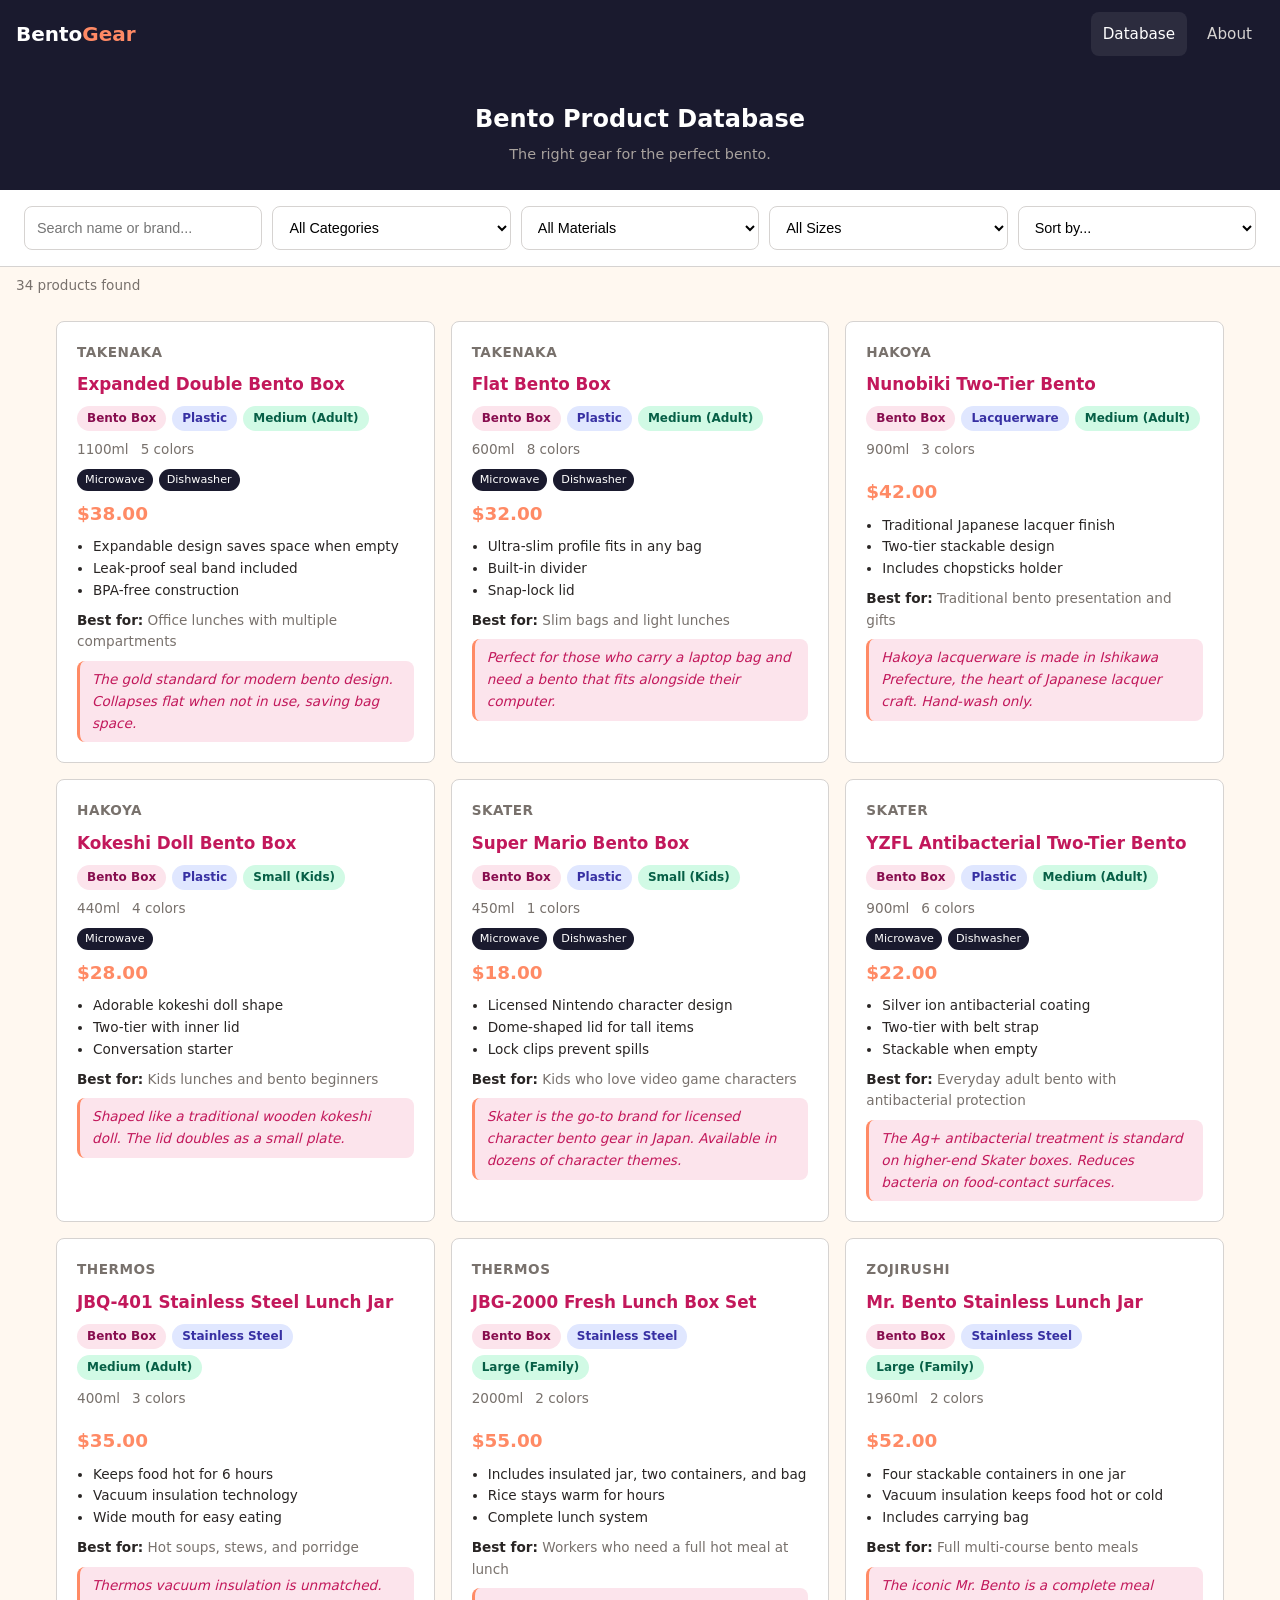
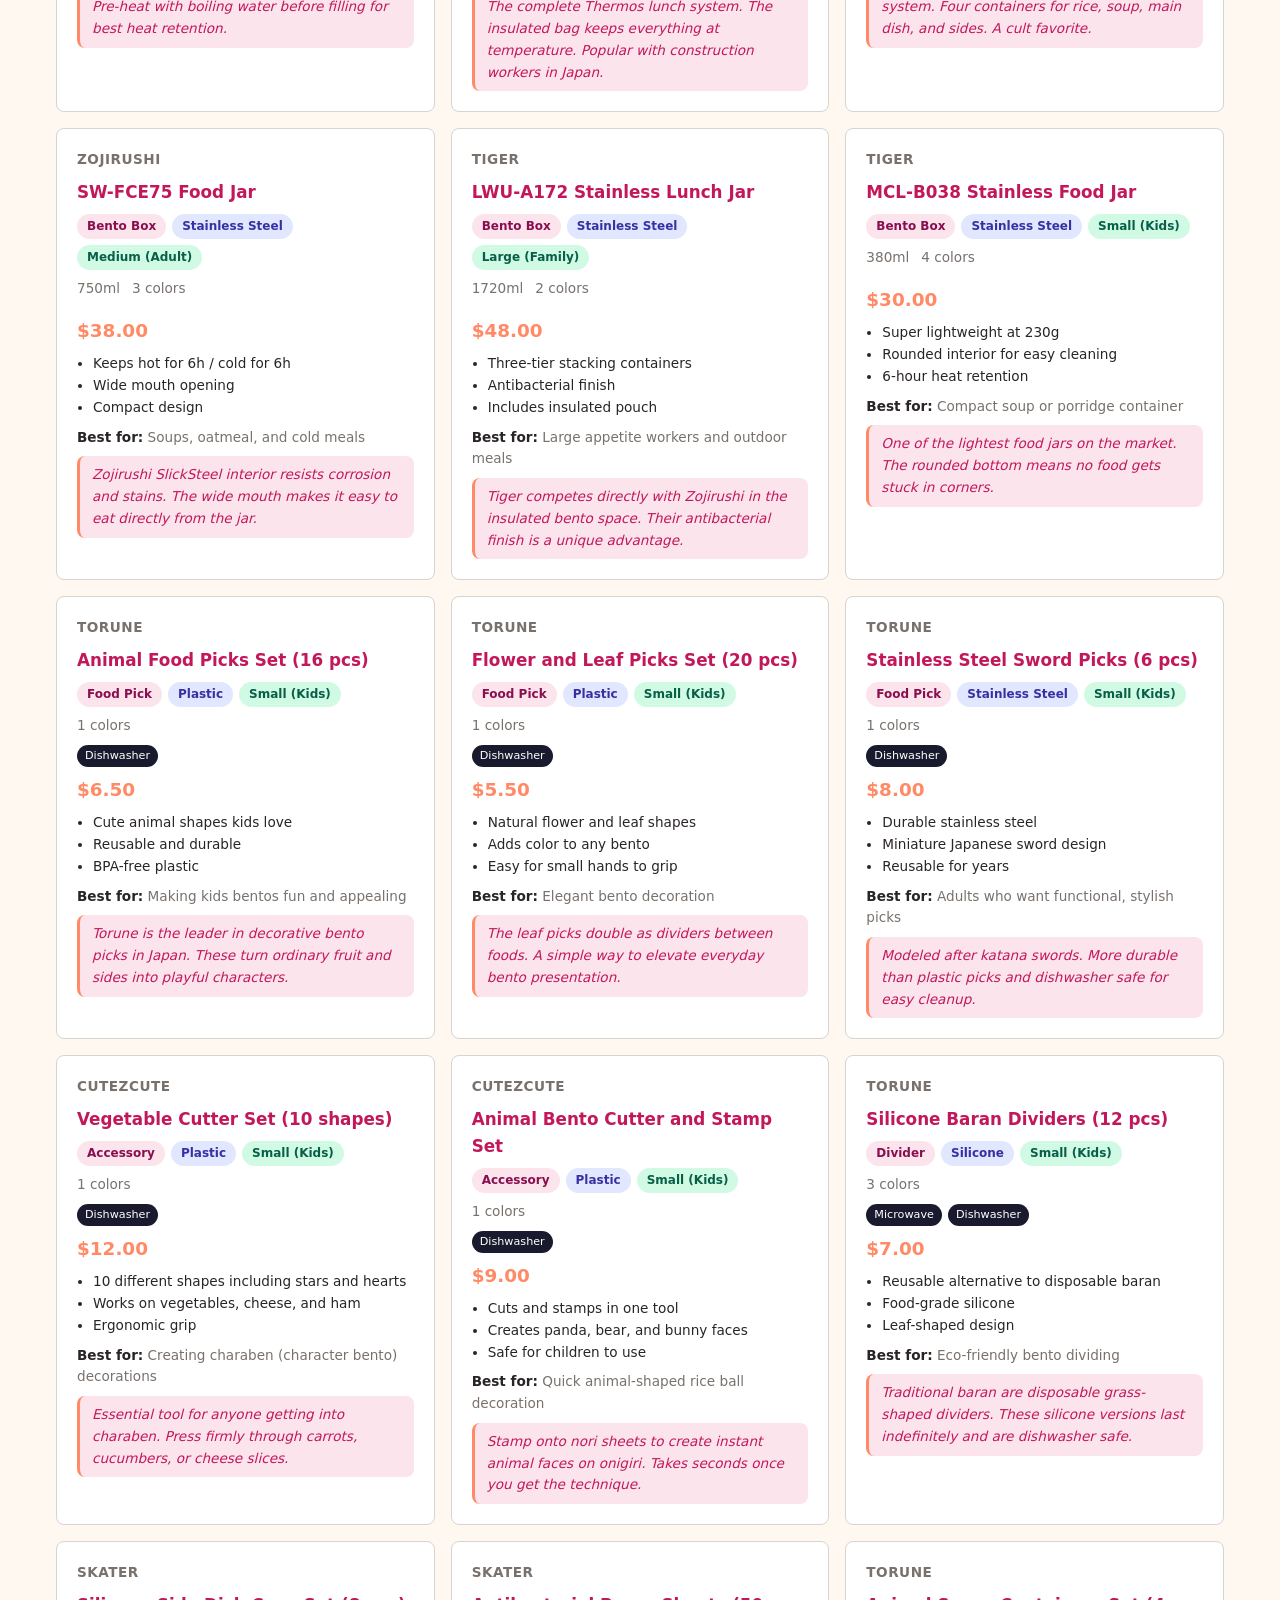
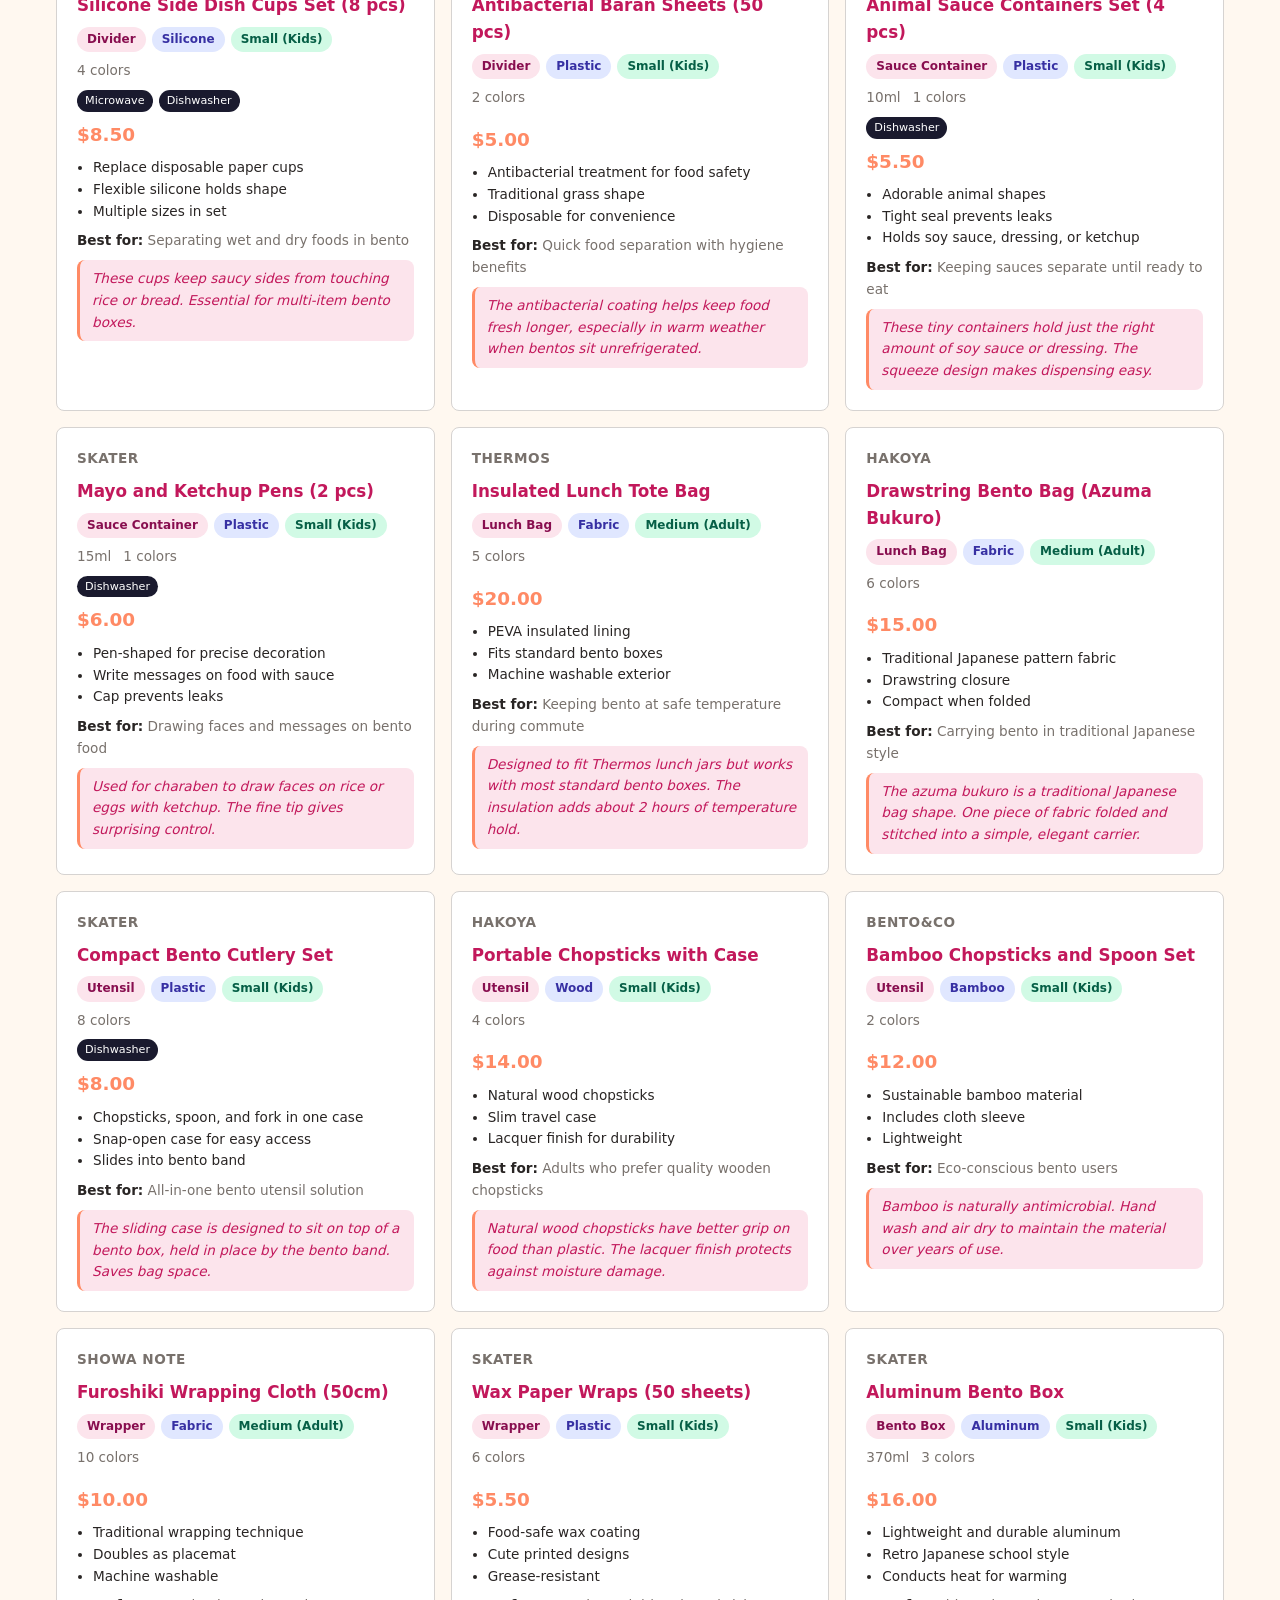
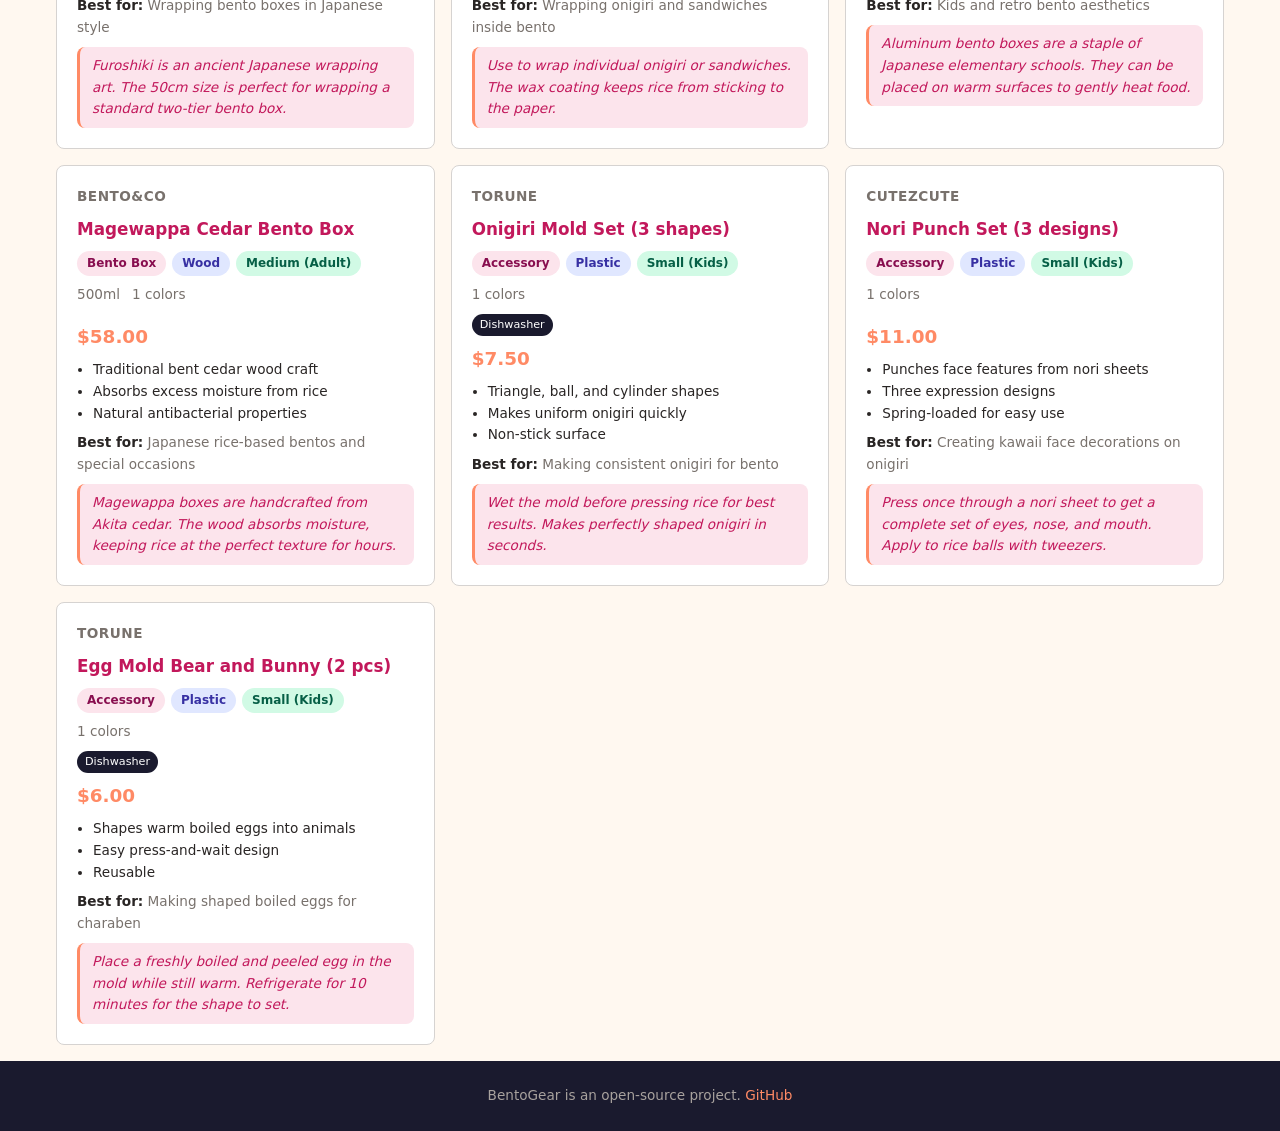
==== database.html @ fb4c634b "Initial commit: bento-gear curation database" ====
<!DOCTYPE html>
<html lang="en">
<head>
<meta charset="UTF-8">
<meta name="viewport" content="width=device-width,initial-scale=1">
<title>Database - BentoGear</title>
<meta name="description" content="Browse and filter 30+ Japanese bento products. Compare bento boxes, food picks, dividers, and accessories by category, material, and price.">
<meta property="og:title" content="BentoGear - Bento Product Database">
<meta property="og:description" content="Browse and filter 30+ Japanese bento products by category, material, size, and price.">
<meta property="og:type" content="website">
<meta property="og:url" content="https://humancronadmin.github.io/bento-gear/database.html">
<link rel="canonical" href="https://humancronadmin.github.io/bento-gear/database.html">
<link rel="icon" href="favicon.svg" type="image/svg+xml">
<link rel="stylesheet" href="css/style.css">
</head>
<body>
<nav class="nav">
  <a href="index.html" class="nav-brand">Bento<span>Gear</span></a>
  <div class="nav-links">
    <a href="database.html" class="active">Database</a>
    <a href="index.html#about">About</a>
  </div>
</nav>
<div class="db-header">
  <h1>Bento Product Database</h1>
  <p>The right gear for the perfect bento.</p>
</div>
<div class="filters">
  <input type="search" id="search" placeholder="Search name or brand...">
  <select id="category"><option value="">All Categories</option></select>
  <select id="material"><option value="">All Materials</option></select>
  <select id="size"><option value="">All Sizes</option></select>
  <select id="sort">
    <option value="">Sort by...</option>
    <option value="price-asc">Price: Low to High</option>
    <option value="price-desc">Price: High to Low</option>
    <option value="name-asc">Name: A to Z</option>
  </select>
</div>
<div class="result-count" id="resultCount"></div>
<div class="product-grid" id="grid"></div>
<footer class="footer">
  <p>BentoGear is an open-source project. <a href="https://github.com/humancronadmin">GitHub</a></p>
</footer>
<script src="js/database.js"></script>
<script async src="https://pagead2.googlesyndication.com/pagead/js/adsbygoogle.js?client=ca-pub-6776399834647681" crossorigin="anonymous"></script>
</body>
</html>
---- css/style.css ----
*,*::before,*::after{box-sizing:border-box;margin:0;padding:0}
:root{--primary:#C2185B;--accent:#FF8A65;--dark:#1A1A2E;--light:#FFF8F0;--card:#FFFFFF;--text:#292524;--muted:#78716C;--border:#D6D3D1;--radius:8px}
body{font-family:'Segoe UI',system-ui,-apple-system,sans-serif;color:var(--text);background:var(--light);line-height:1.6}
a{color:var(--primary);text-decoration:none}
a:hover{color:var(--accent)}
img{max-width:100%;display:block}

/* NAV */
.nav{background:var(--dark);padding:12px 16px;display:flex;align-items:center;justify-content:space-between;position:sticky;top:0;z-index:100}
.nav-brand{color:#FFF;font-size:1.25rem;font-weight:700}
.nav-brand span{color:var(--accent)}
.nav-links{display:flex;gap:8px}
.nav-links a{color:#D6D3D1;font-size:.9rem;padding:10px 12px;min-height:44px;display:flex;align-items:center;border-radius:var(--radius)}
.nav-links a:hover,.nav-links a.active{color:#FFF;background:rgba(255,255,255,.08)}

/* HERO */
.hero{background:var(--dark);color:#FFF;padding:56px 16px 48px;text-align:center}
.hero h1{font-size:2rem;margin-bottom:12px;line-height:1.2}
.hero h1 em{color:var(--accent);font-style:normal}
.hero p{color:#A8A29E;font-size:1.05rem;max-width:520px;margin:0 auto 24px}
.btn{display:inline-flex;align-items:center;justify-content:center;min-height:44px;padding:12px 28px;border-radius:var(--radius);font-weight:600;font-size:1rem;cursor:pointer;border:none;transition:background .2s}
.btn-primary{background:var(--accent);color:#FFF}
.btn-primary:hover{background:var(--primary);color:#FFF}
.btn-outline{background:transparent;border:2px solid var(--accent);color:var(--accent)}
.btn-outline:hover{background:var(--accent);color:#FFF}

/* SECTIONS */
.section{padding:48px 16px;max-width:1100px;margin:0 auto}
.section-title{font-size:1.5rem;color:var(--primary);text-align:center;margin-bottom:32px}

/* PROBLEM CARDS */
.problem-grid{display:grid;gap:16px}
.problem-card{background:var(--card);border:1px solid var(--border);border-radius:var(--radius);padding:24px;text-align:center}
.problem-card .icon{font-size:2rem;margin-bottom:12px}
.problem-card h3{color:var(--primary);margin-bottom:8px}
.problem-card p{color:var(--muted);font-size:.95rem}

/* STATS */
.stats-row{display:flex;flex-wrap:wrap;justify-content:center;gap:24px;text-align:center}
.stat{flex:1;min-width:120px}
.stat .num{font-size:2rem;font-weight:700;color:var(--accent)}
.stat .label{font-size:.85rem;color:var(--muted)}

/* FOOTER */
.footer{background:var(--dark);color:#A8A29E;padding:24px 16px;text-align:center;font-size:.85rem}
.footer a{color:var(--accent)}

/* DATABASE PAGE */
.db-header{background:var(--dark);color:#FFF;padding:32px 16px 24px;text-align:center}
.db-header h1{font-size:1.5rem;margin-bottom:4px}
.db-header p{color:#A8A29E;font-size:.9rem}

.filters{background:var(--card);border-bottom:1px solid var(--border);padding:16px;display:flex;flex-wrap:wrap;gap:10px;position:sticky;top:52px;z-index:90}
.filters select,.filters input{min-height:44px;padding:8px 12px;border:1px solid var(--border);border-radius:var(--radius);font-size:.9rem;background:#FFF;flex:1;min-width:140px}
.filters input[type="search"]{min-width:200px}
.result-count{padding:8px 16px;font-size:.85rem;color:var(--muted)}

.product-grid{display:grid;gap:16px;padding:16px;max-width:1200px;margin:0 auto}
.product-card{background:var(--card);border:1px solid var(--border);border-radius:var(--radius);padding:20px;display:flex;flex-direction:column;gap:8px}
.product-card h3{font-size:1.05rem;color:var(--primary)}
.product-card .brand{font-size:.85rem;color:var(--muted);font-weight:600;text-transform:uppercase;letter-spacing:.5px}
.badges{display:flex;flex-wrap:wrap;gap:6px}
.badge{display:inline-block;padding:3px 10px;border-radius:20px;font-size:.75rem;font-weight:600}
.badge-cat{background:#FCE4EC;color:#880E4F}
.badge-mat{background:#E0E7FF;color:#3730A3}
.badge-size{background:#D1FAE5;color:#065F46}
.product-meta{display:flex;flex-wrap:wrap;gap:12px;font-size:.85rem;color:var(--muted)}
.product-meta span{display:flex;align-items:center;gap:4px}
.product-price{font-size:1.15rem;font-weight:700;color:var(--accent)}
.product-pros{font-size:.85rem;color:var(--text)}
.product-pros li{margin-left:16px}
.product-best{font-size:.85rem;color:var(--muted)}
.product-best strong{color:var(--text)}
.collector-note{font-size:.85rem;font-style:italic;color:var(--primary);background:#FCE4EC;padding:8px 12px;border-radius:var(--radius);border-left:3px solid var(--accent)}
.feature-icons{display:flex;gap:6px;flex-wrap:wrap}
.feature-icon{font-size:.7rem;background:var(--dark);color:#FFF;padding:2px 8px;border-radius:12px}

/* RESPONSIVE */
@media(min-width:480px){
  .hero h1{font-size:2.5rem}
  .problem-grid{grid-template-columns:repeat(3,1fr)}
  .product-grid{grid-template-columns:repeat(2,1fr)}
  .nav-links a{font-size:.95rem}
}
@media(min-width:768px){
  .product-grid{grid-template-columns:repeat(3,1fr)}
  .section{padding:64px 24px}
  .filters{padding:16px 24px}
}
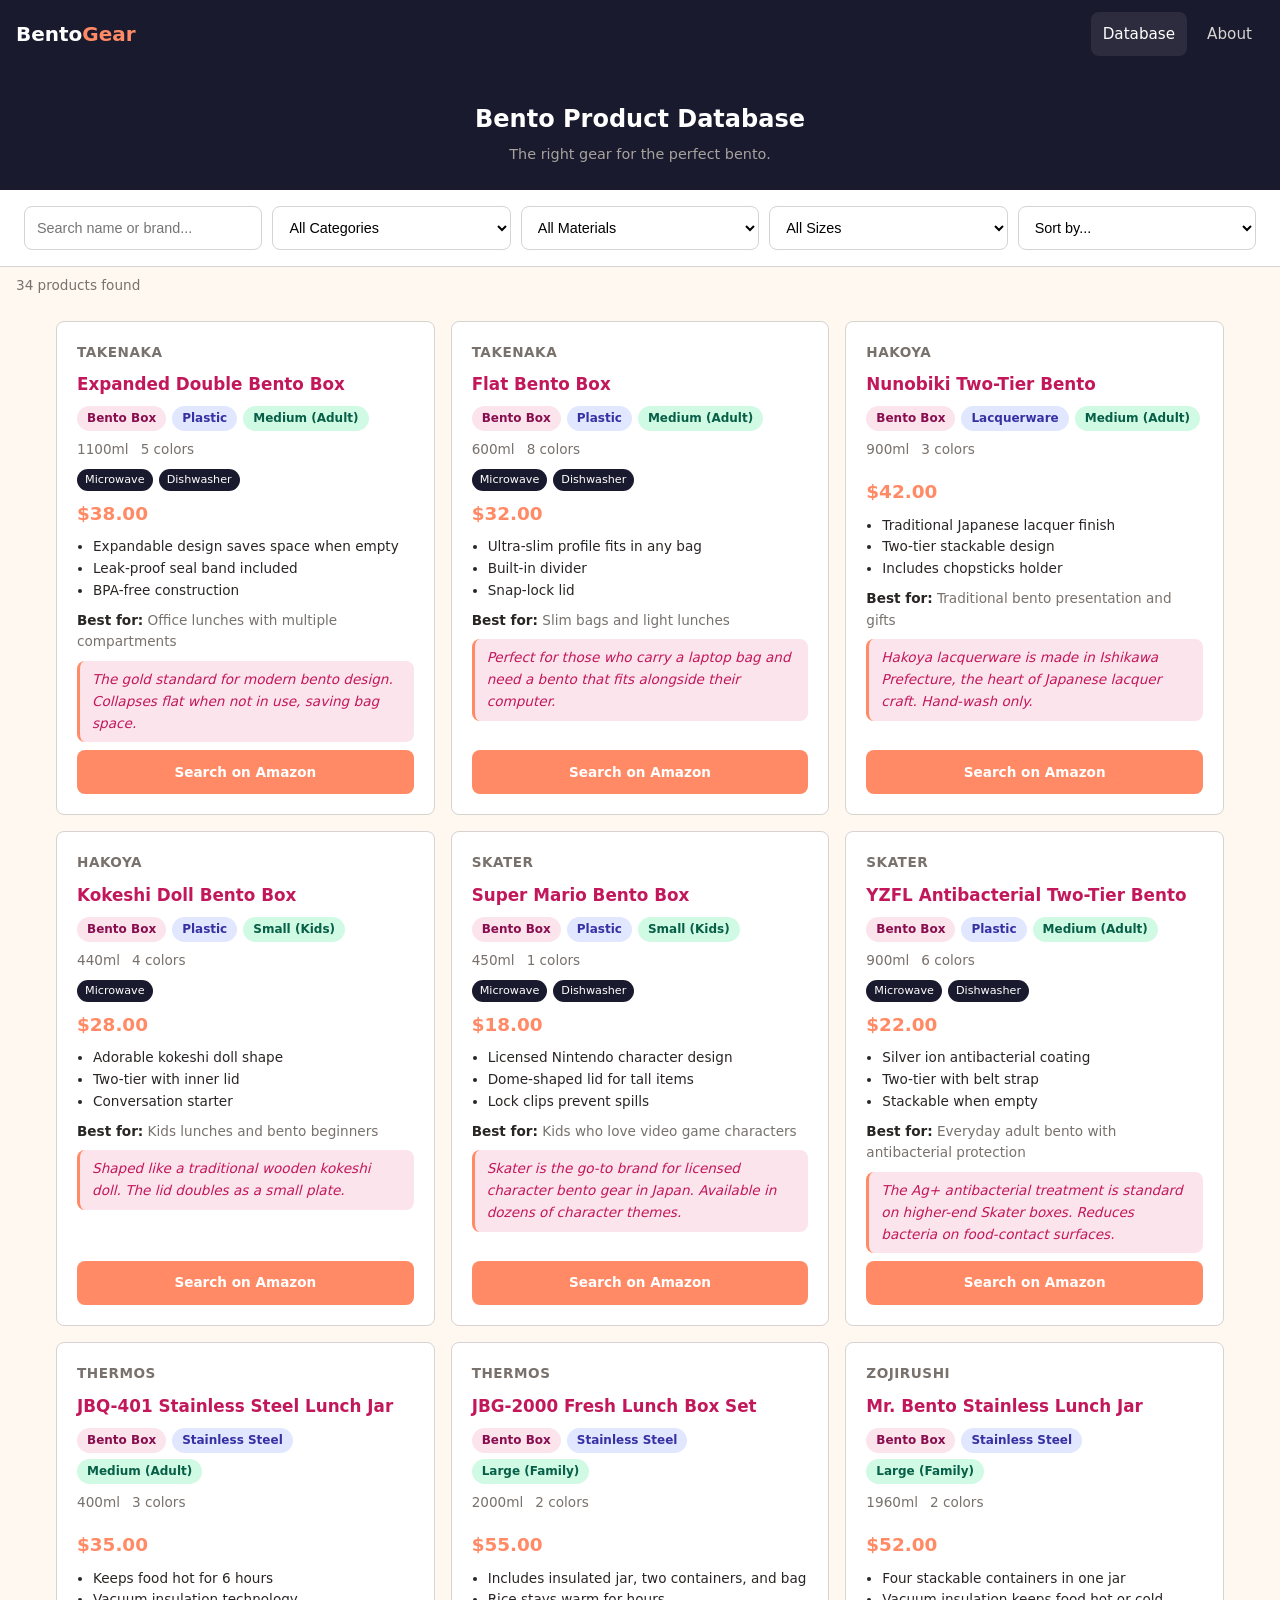
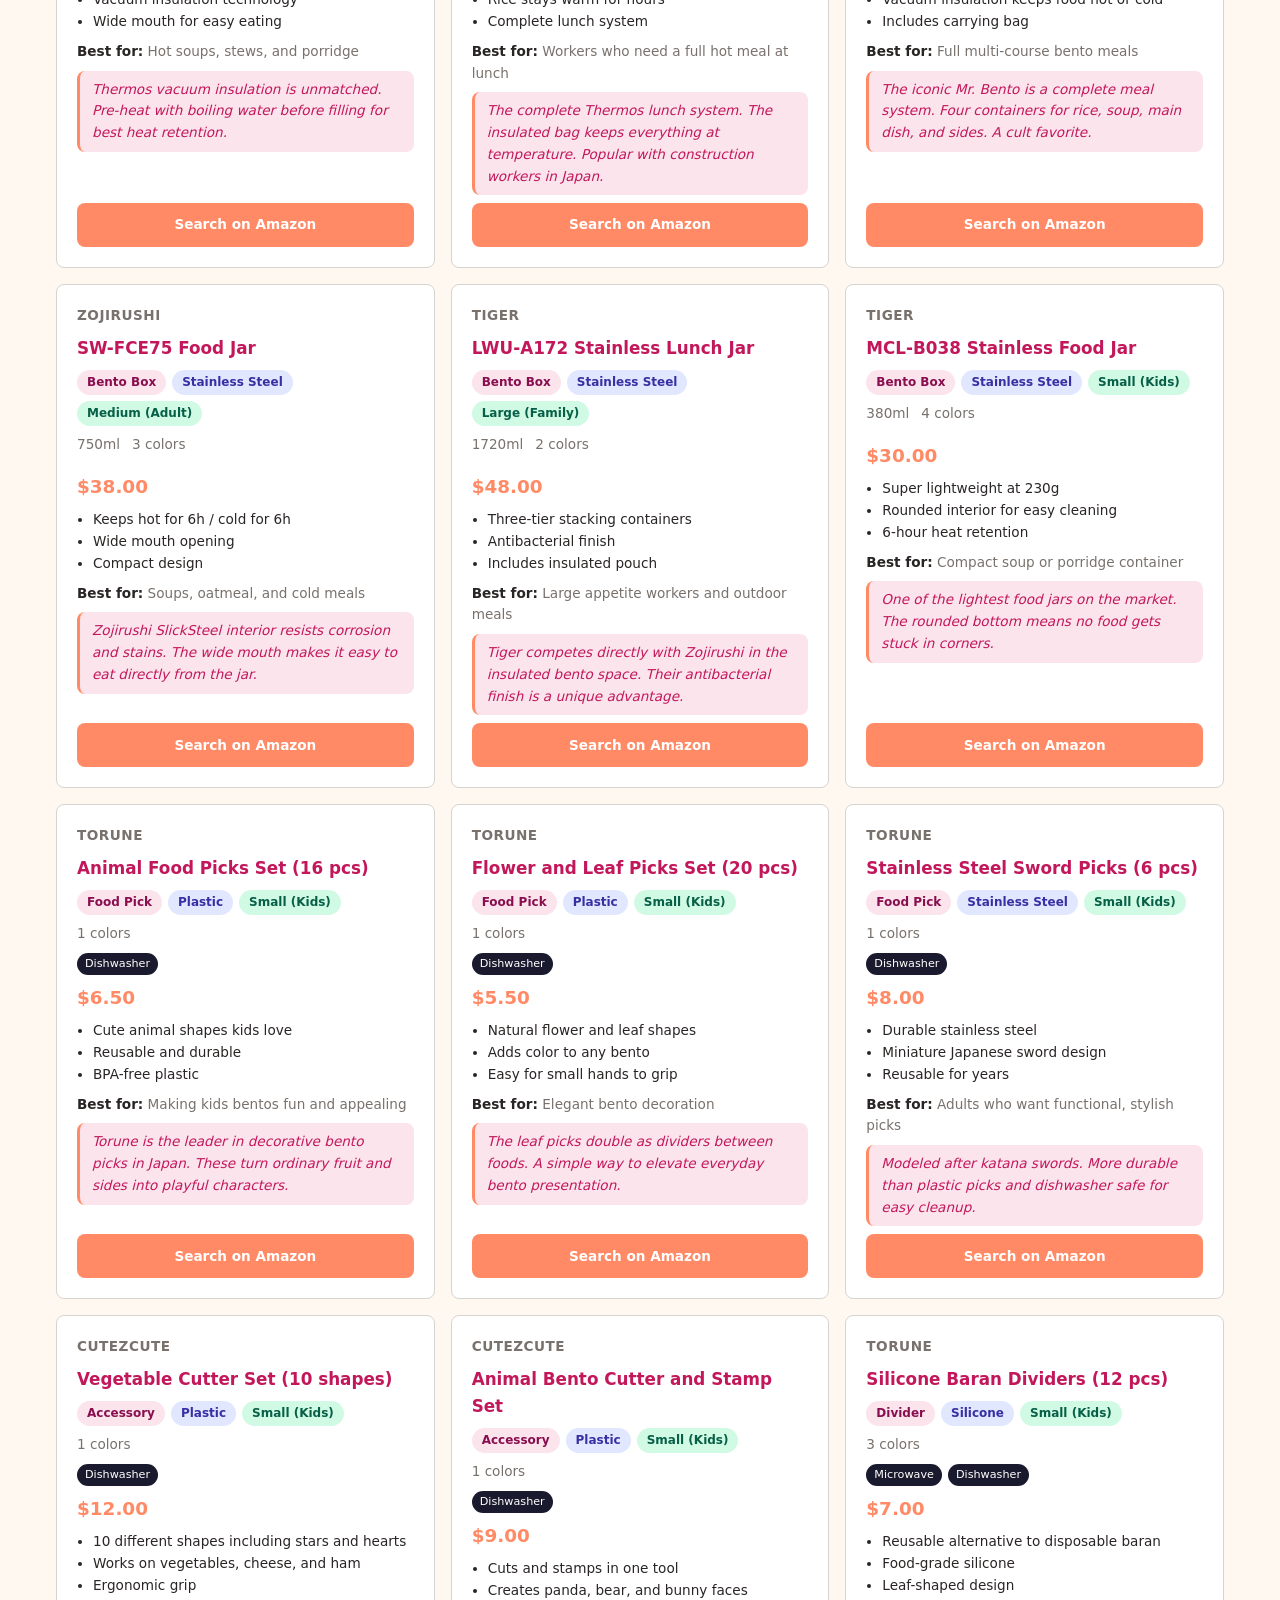
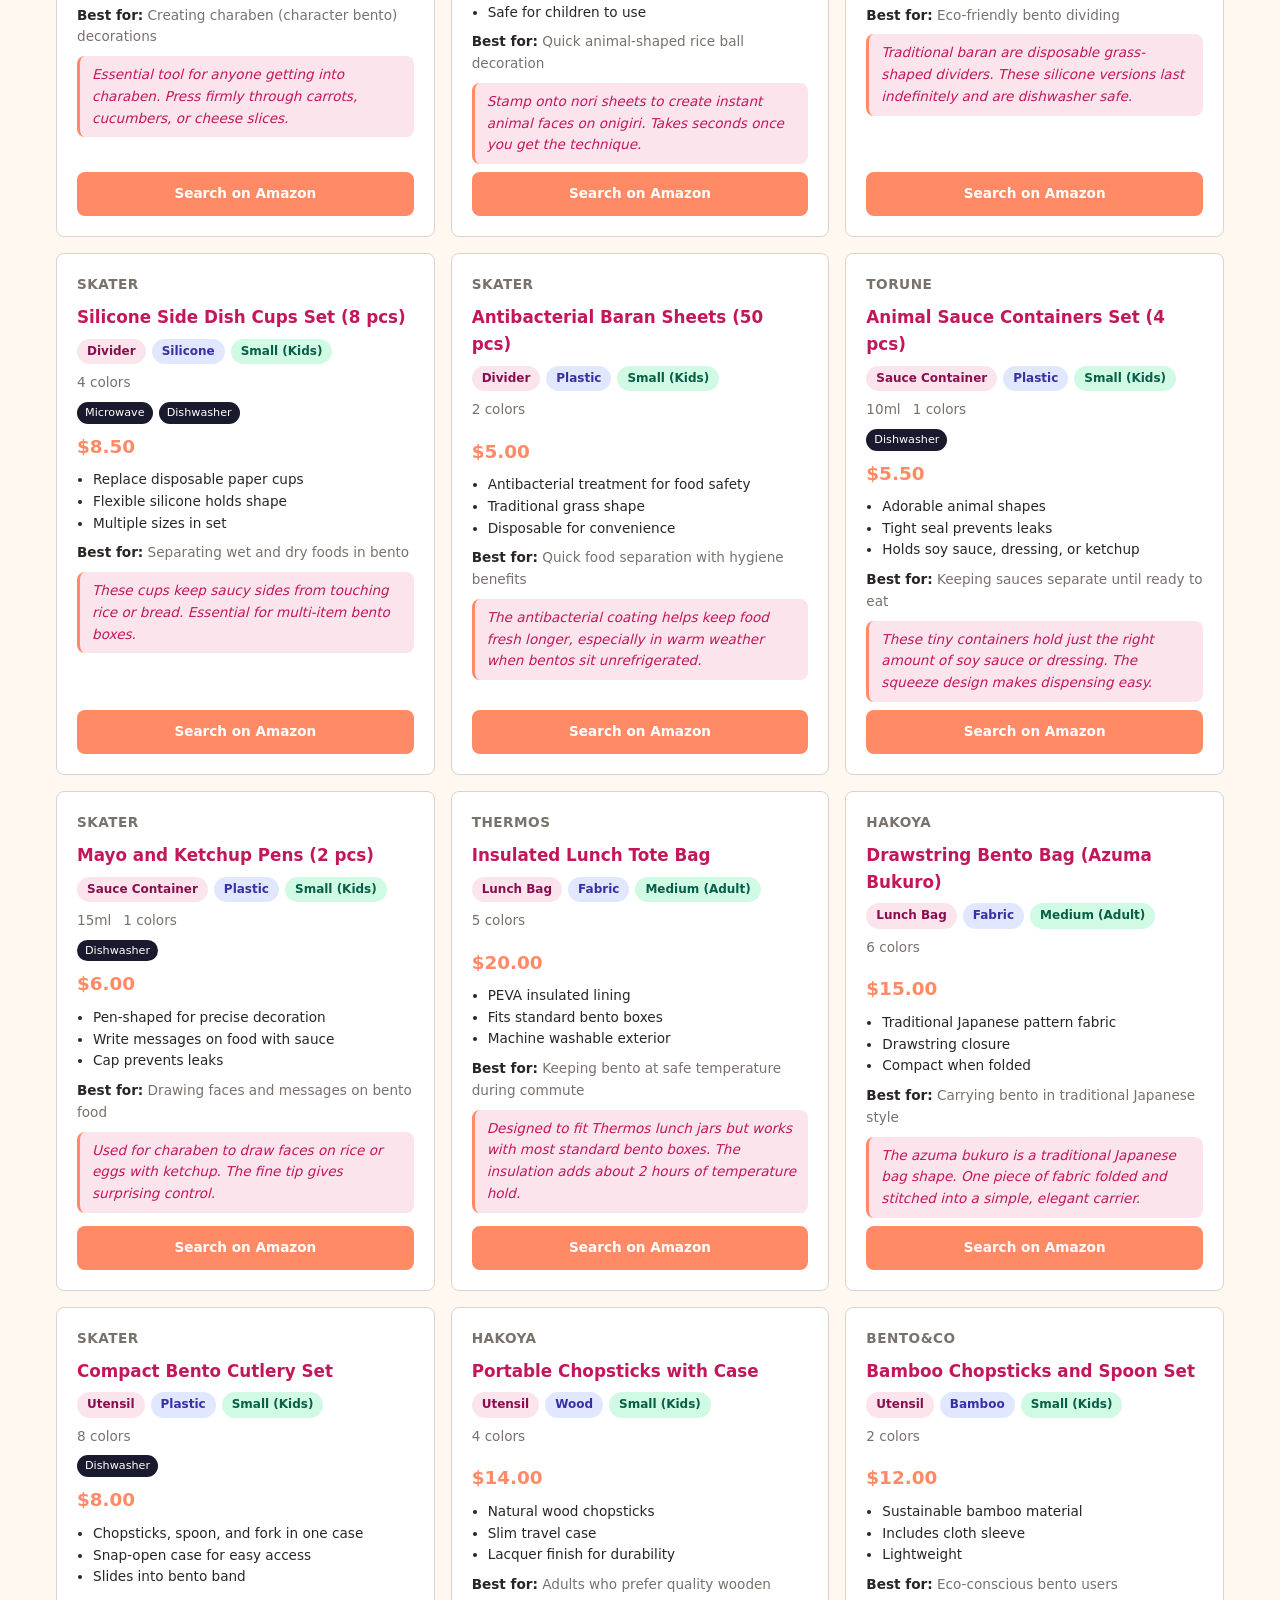
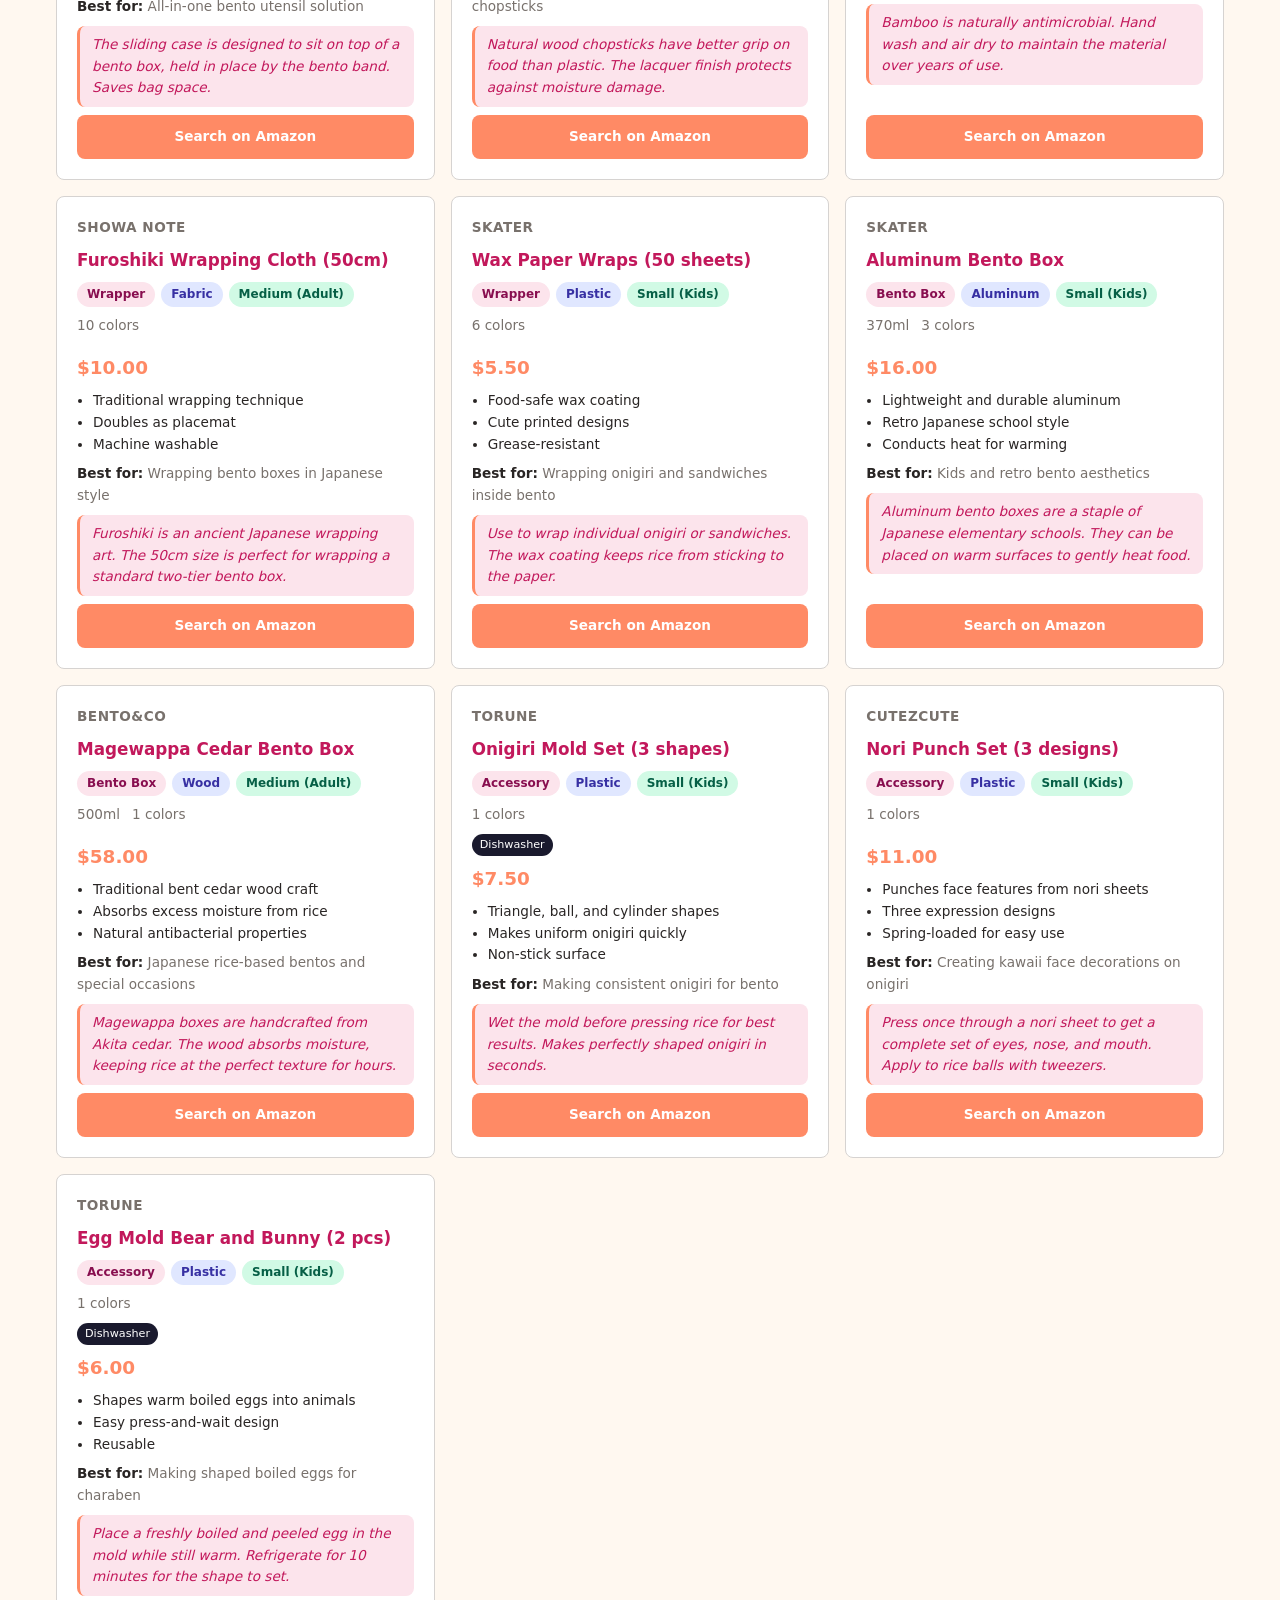
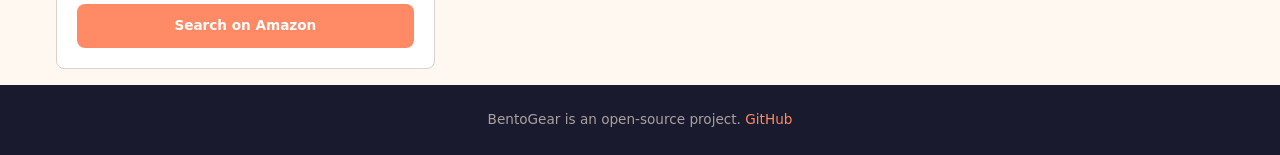
==== commit 58796b8a: "Update content, links, and configuration Co-Authored-By: Claude Opus 4.6 (1M context) <noreply@anthr" ====
--- a/database.html
+++ b/database.html
@@ -12,35 +12,38 @@
 <link rel="canonical" href="https://humancronadmin.github.io/bento-gear/database.html">
 <link rel="icon" href="favicon.svg" type="image/svg+xml">
 <link rel="stylesheet" href="css/style.css">
+<script async src="https://www.googletagmanager.com/gtag/js?id=G-MXKH7PSKC2"></script>
+<script>window.dataLayer=window.dataLayer||[];function gtag(){dataLayer.push(arguments);}gtag("js",new Date());gtag("config","G-MXKH7PSKC2");</script>
+<script type="text/javascript">(function(c,l,a,r,i,t,y){c[a]=c[a]||function(){(c[a].q=c[a].q||[]).push(arguments)};t=l.createElement(r);t.async=1;t.src="https://www.clarity.ms/tag/"+i;y=l.getElementsByTagName(r)[0];y.parentNode.insertBefore(t,y);})(window, document, "clarity", "script", "wa1jxs6bmh");</script>
 </head>
 <body>
 <nav class="nav">
-  <a href="index.html" class="nav-brand">Bento<span>Gear</span></a>
-  <div class="nav-links">
-    <a href="database.html" class="active">Database</a>
-    <a href="index.html#about">About</a>
-  </div>
+ <a href="index.html" class="nav-brand">Bento<span>Gear</span></a>
+ <div class="nav-links">
+ <a href="database.html" class="active">Database</a>
+ <a href="index.html#about">About</a>
+ </div>
 </nav>
 <div class="db-header">
-  <h1>Bento Product Database</h1>
-  <p>The right gear for the perfect bento.</p>
+ <h1>Bento Product Database</h1>
+ <p>The right gear for the perfect bento.</p>
 </div>
 <div class="filters">
-  <input type="search" id="search" placeholder="Search name or brand...">
-  <select id="category"><option value="">All Categories</option></select>
-  <select id="material"><option value="">All Materials</option></select>
-  <select id="size"><option value="">All Sizes</option></select>
-  <select id="sort">
-    <option value="">Sort by...</option>
-    <option value="price-asc">Price: Low to High</option>
-    <option value="price-desc">Price: High to Low</option>
-    <option value="name-asc">Name: A to Z</option>
-  </select>
+ <input type="search" id="search" placeholder="Search name or brand...">
+ <select id="category"><option value="">All Categories</option></select>
+ <select id="material"><option value="">All Materials</option></select>
+ <select id="size"><option value="">All Sizes</option></select>
+ <select id="sort">
+ <option value="">Sort by...</option>
+ <option value="price-asc">Price: Low to High</option>
+ <option value="price-desc">Price: High to Low</option>
+ <option value="name-asc">Name: A to Z</option>
+ </select>
 </div>
 <div class="result-count" id="resultCount"></div>
 <div class="product-grid" id="grid"></div>
 <footer class="footer">
-  <p>BentoGear is an open-source project. <a href="https://github.com/humancronadmin">GitHub</a></p>
+ <p>BentoGear is an open-source project. <a href="https://github.com/humancronadmin">GitHub</a></p>
 </footer>
 <script src="js/database.js"></script>
 <script async src="https://pagead2.googlesyndication.com/pagead/js/adsbygoogle.js?client=ca-pub-6776399834647681" crossorigin="anonymous"></script>
